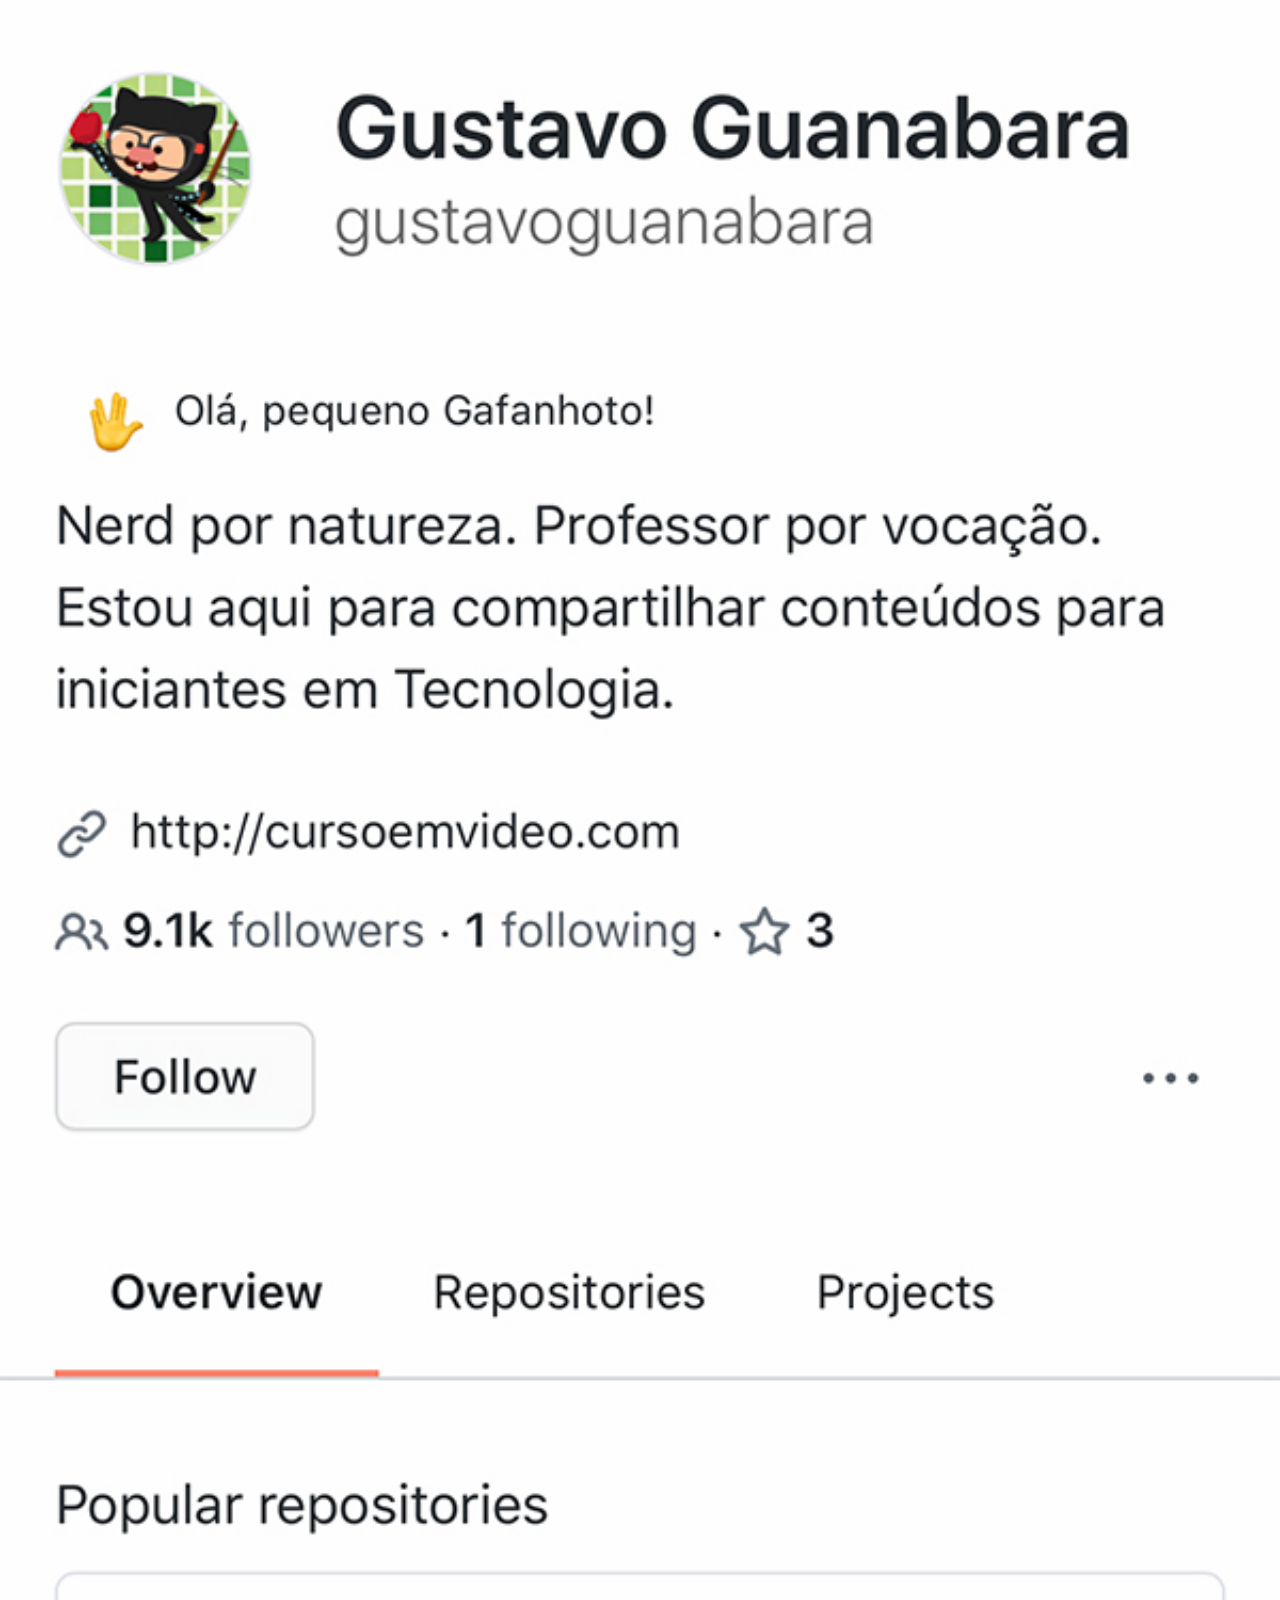
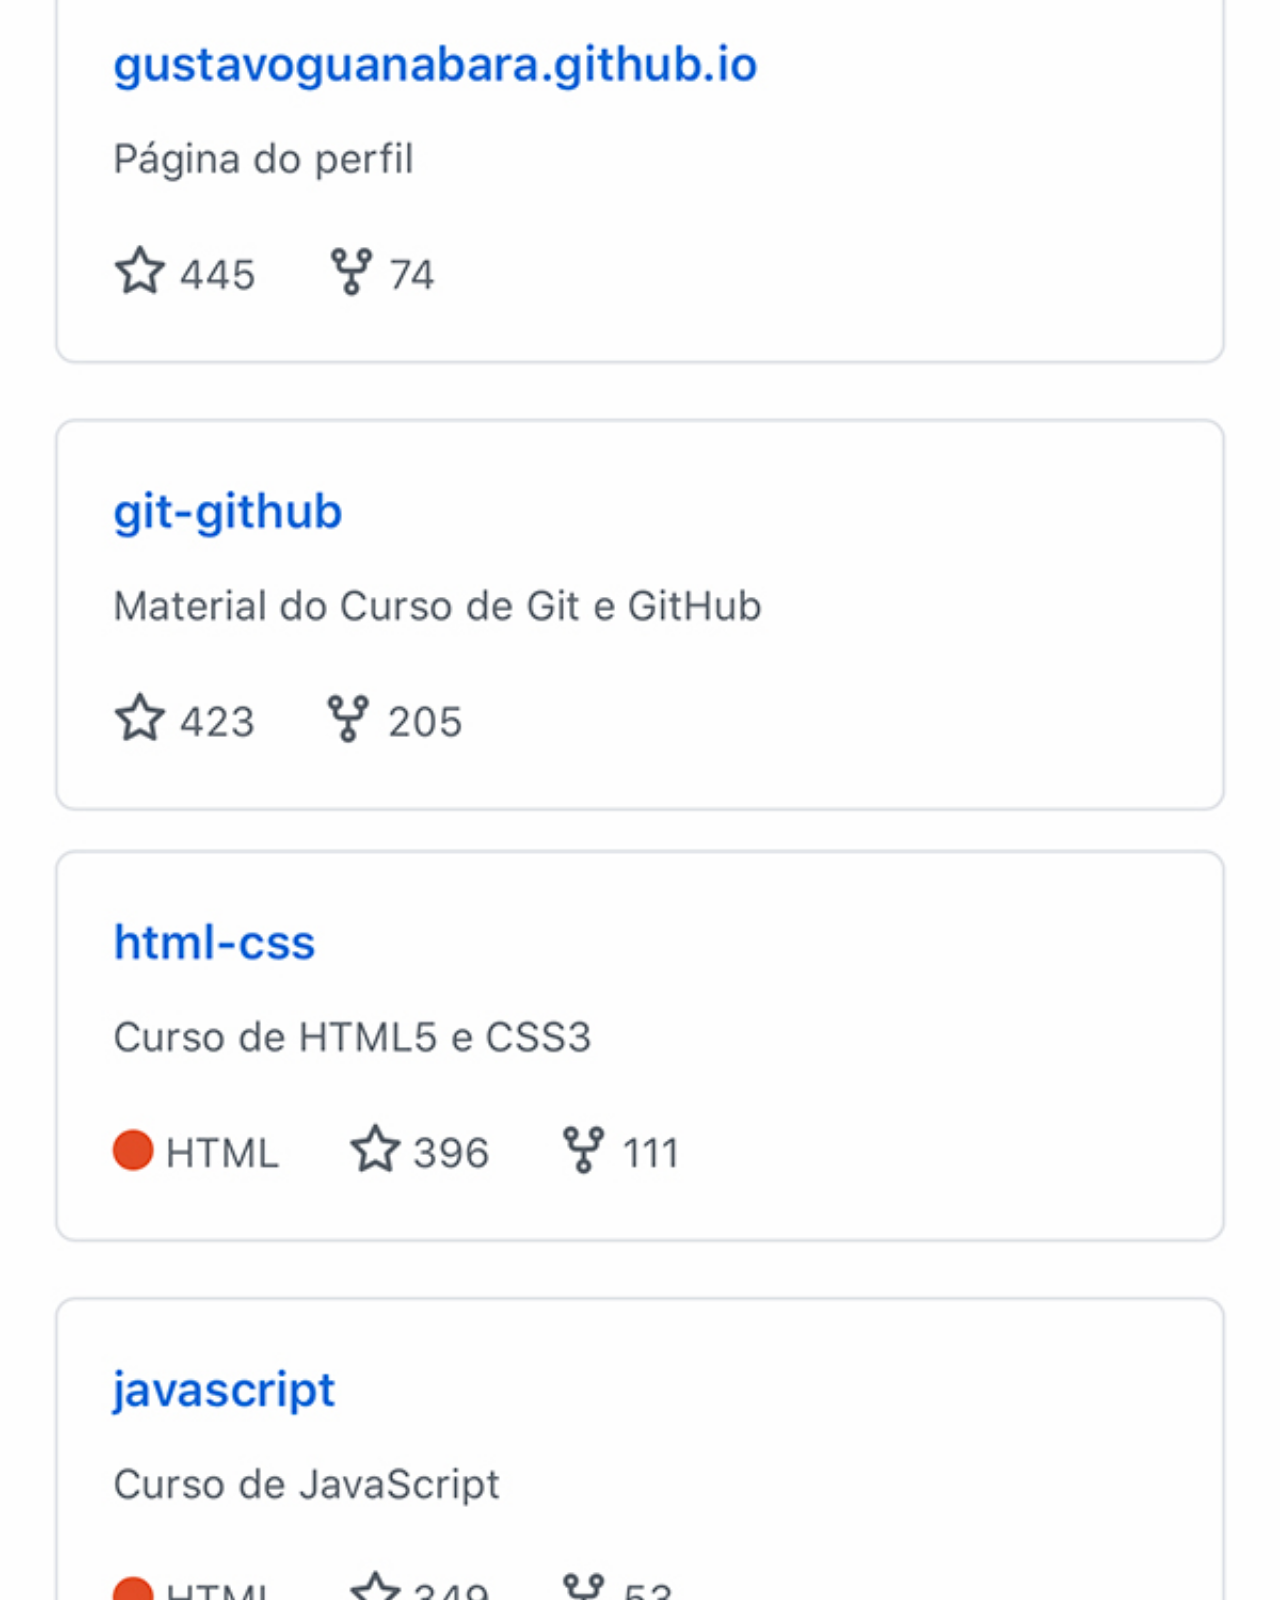
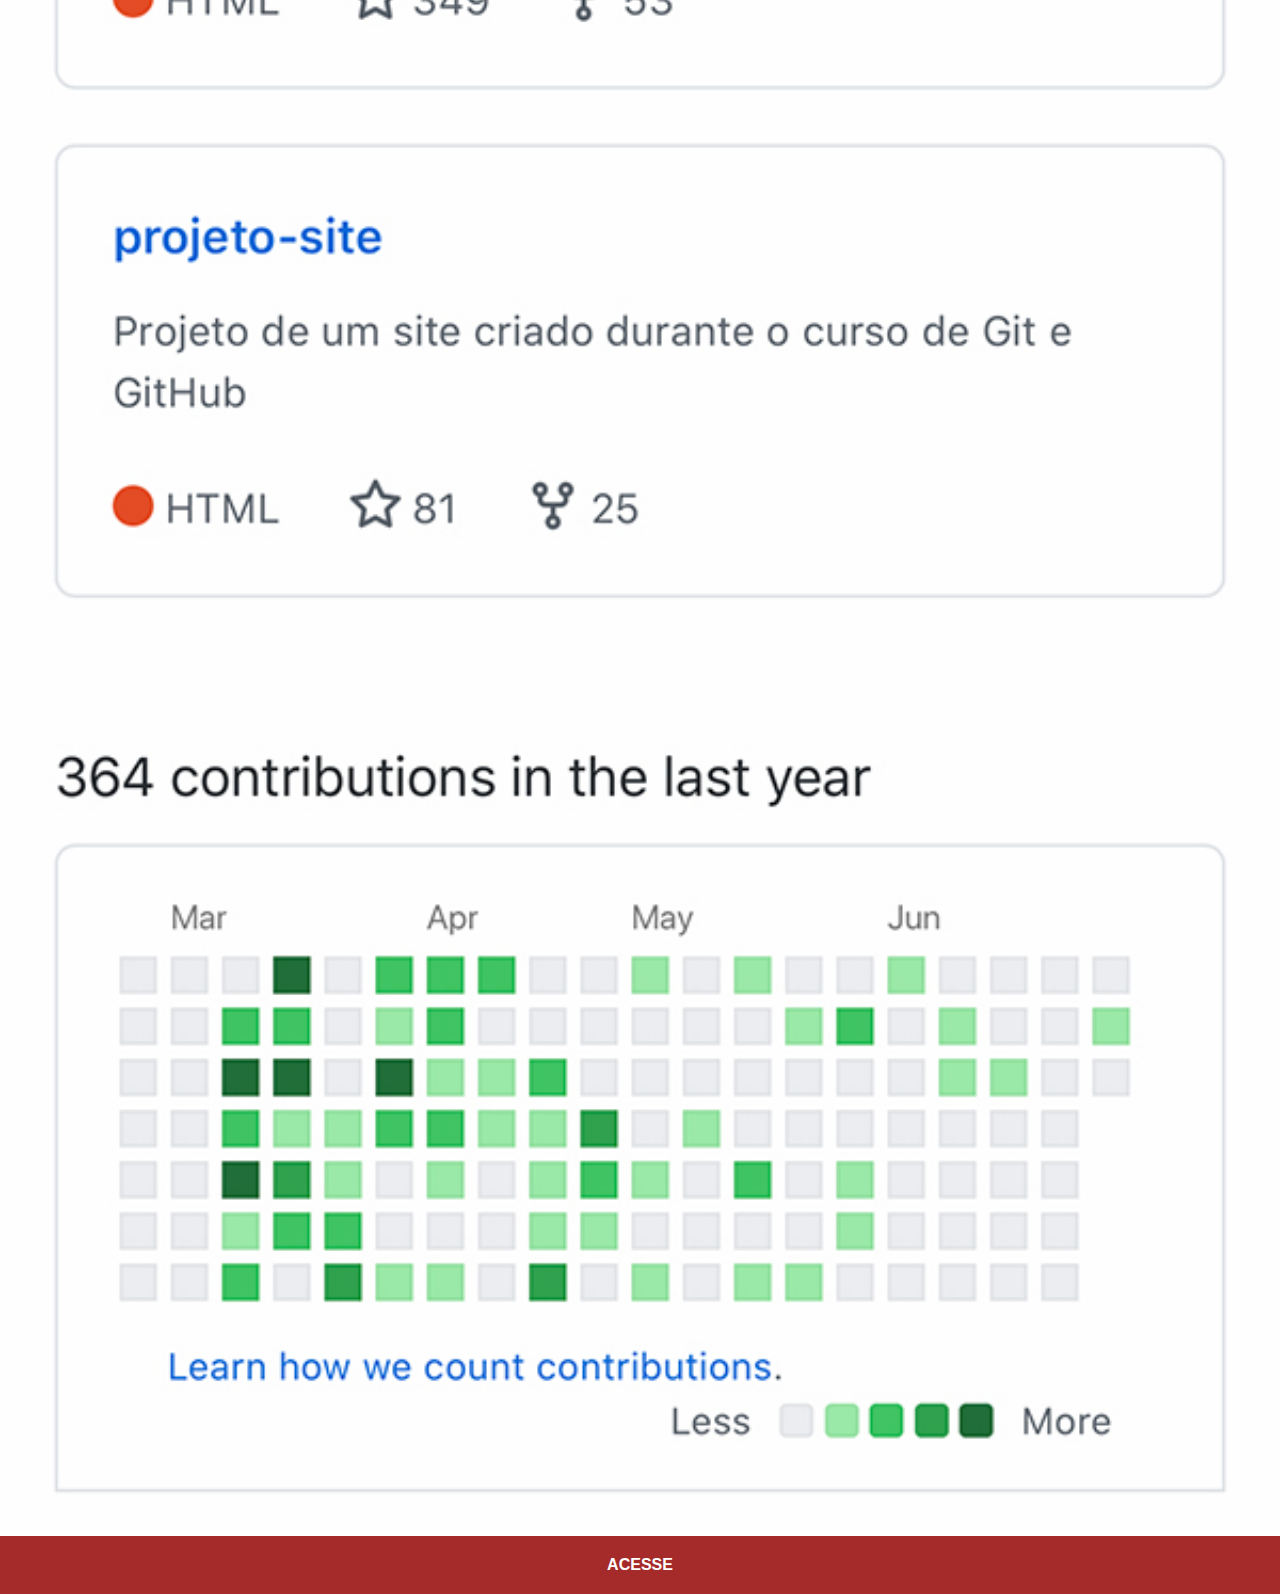
==== github.html @ 7de3e0b1 "terminando projetp" ====
<!DOCTYPE html>
<html lang="pt-br">
<head>
    <meta charset="UTF-8">
    <meta name="viewport" content="width=device-width, initial-scale=1.0">
    <title>Github</title>
    <link rel="stylesheet" href="estilos/social.css">
</head>
<body>
    <img src="pacote-d013/pacote-d013/imagens/tela-github.jpg" alt="Github">
    <a href="https://github.com/ItaloFerreira21" target="_blank">ACESSE</a>
</body>
</html>
---- estilos/social.css ----
@charset "utf-8";

*{
    margin: 0;
    padding: 0;
    font-family: Arial, Helvetica, sans-serif;
}
::-webkit-scrollbar {
    width: 0px;
    height: 0px;
}

img {
    width: 100vw;
}
a {
    display: block;
    background-color: brown;
    color: white;
    padding: 20px;
    text-align: center;
    font-weight: bolder;
    text-decoration: none;
}
a:hover {
    background-color: brown;
}
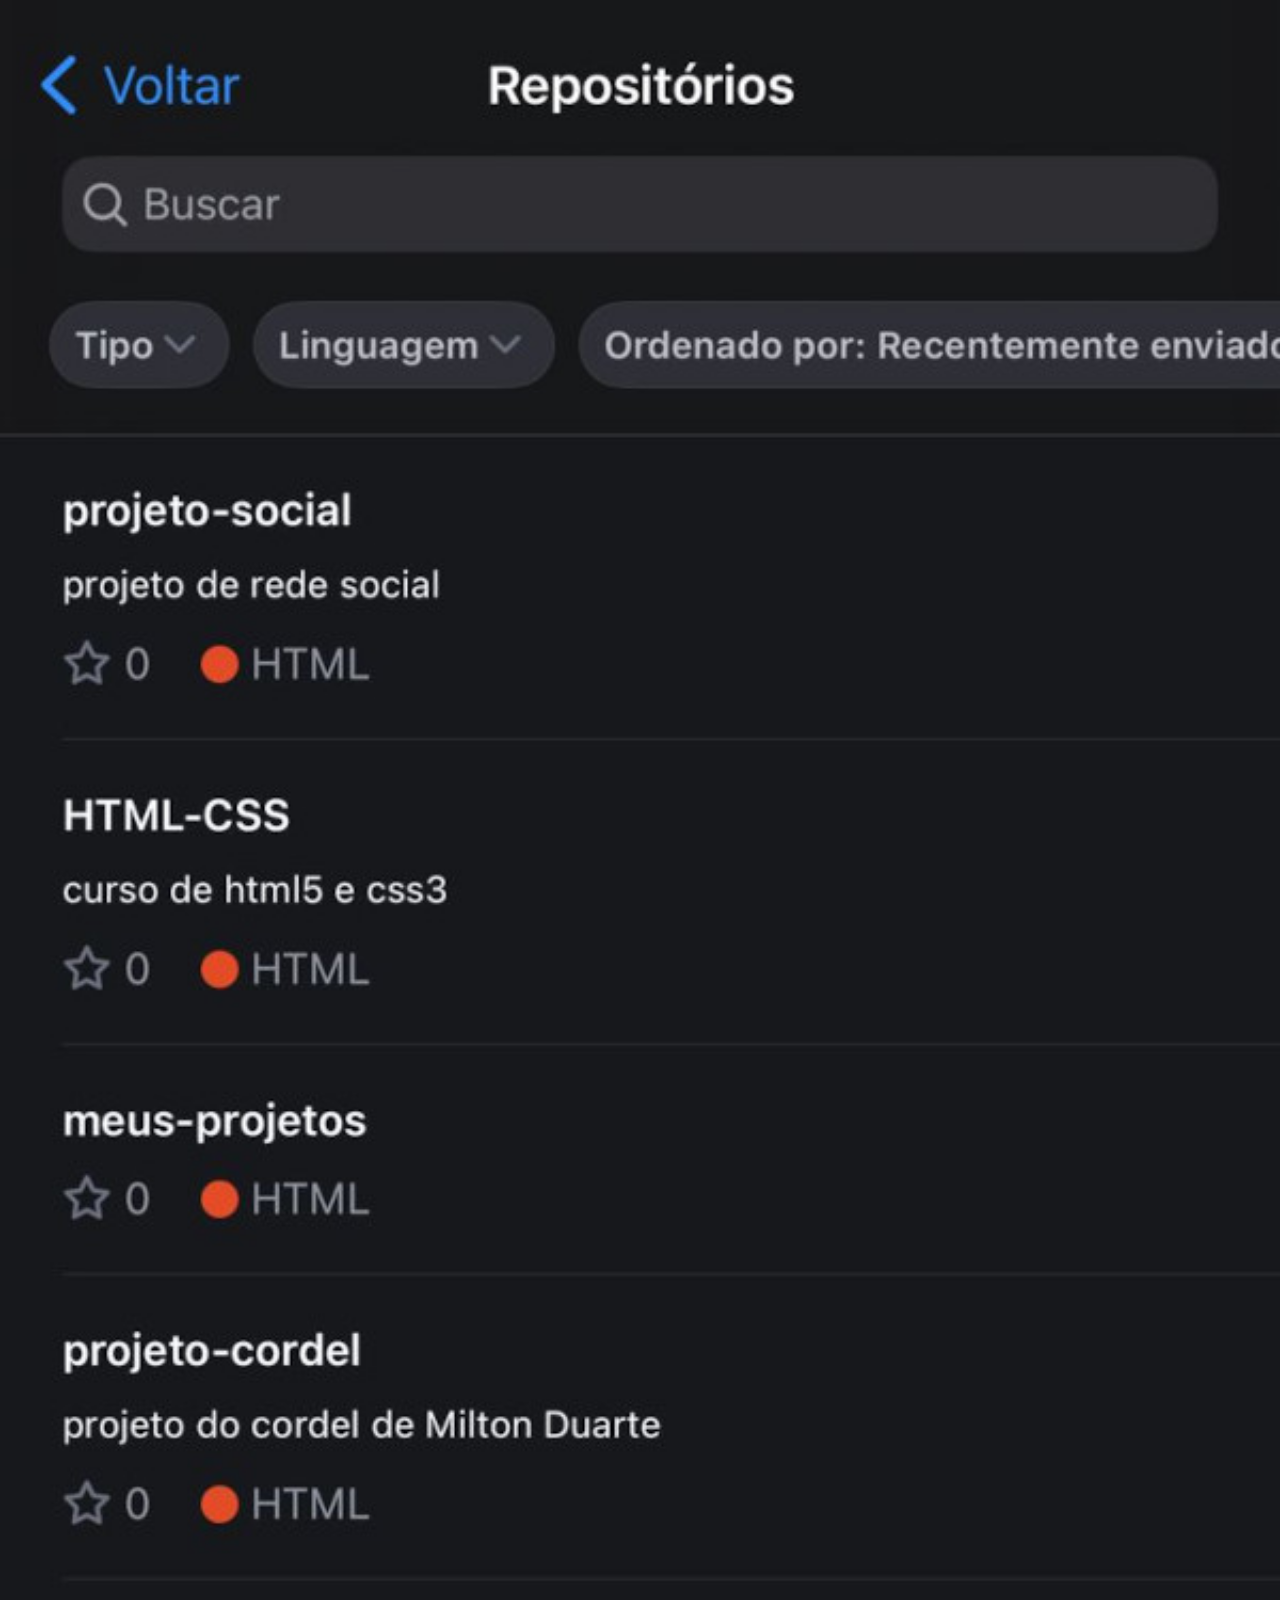
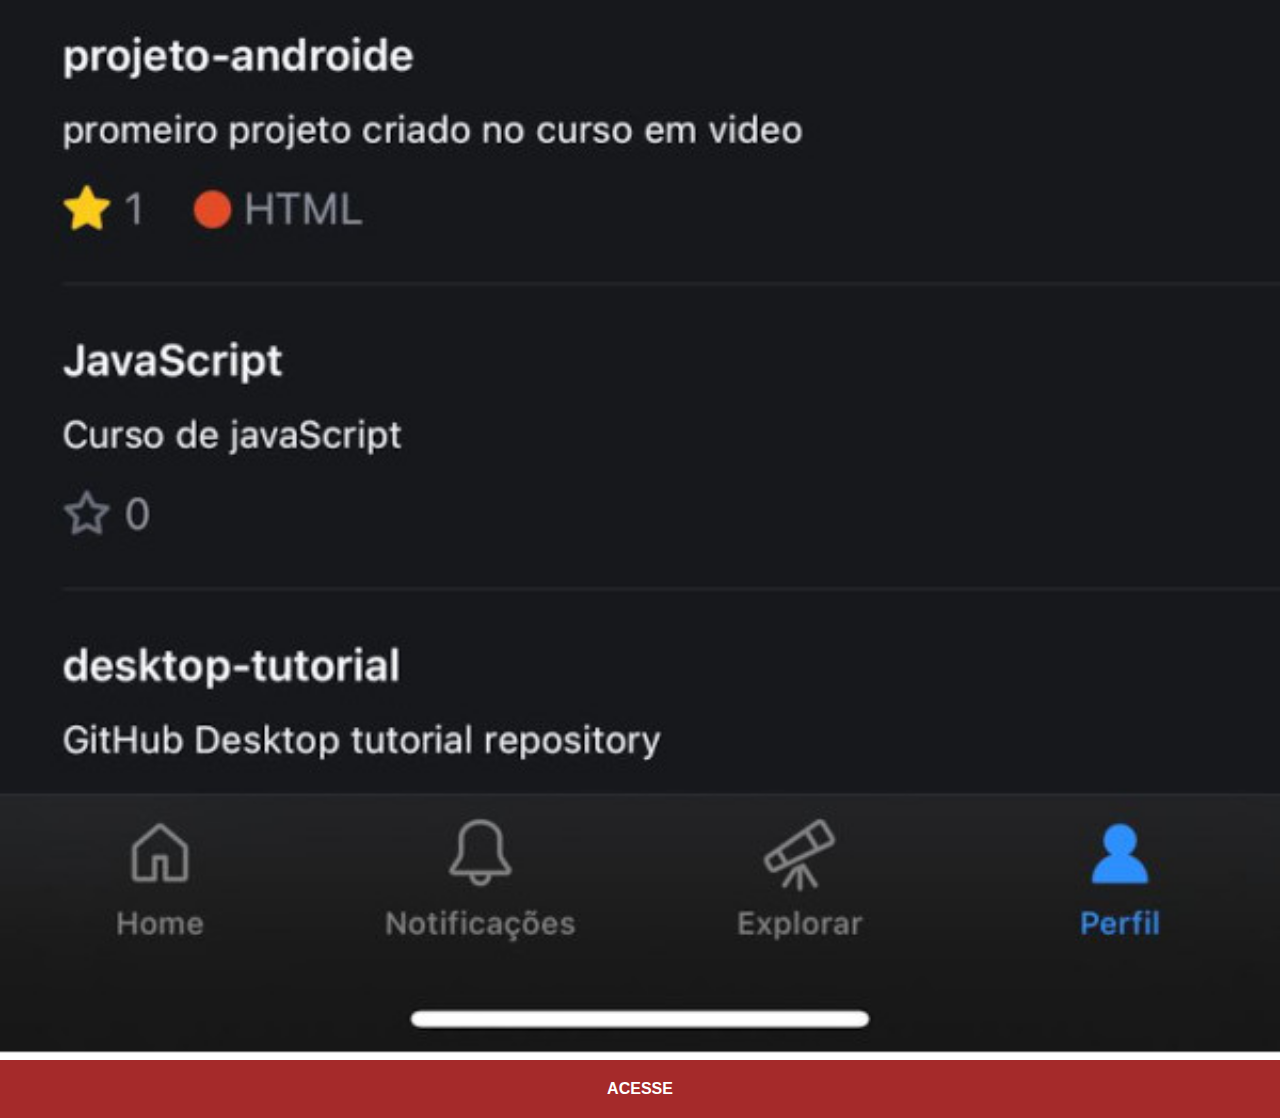
==== commit 79e9463f: "alterei as imagens colocando as minhas" ====
--- a/github.html
+++ b/github.html
@@ -7,7 +7,7 @@
     <link rel="stylesheet" href="estilos/social.css">
 </head>
 <body>
-    <img src="pacote-d013/pacote-d013/imagens/tela-github.jpg" alt="Github">
+    <img src="print-guthub.jpg" alt="Github">
     <a href="https://github.com/ItaloFerreira21" target="_blank">ACESSE</a>
 </body>
 </html>